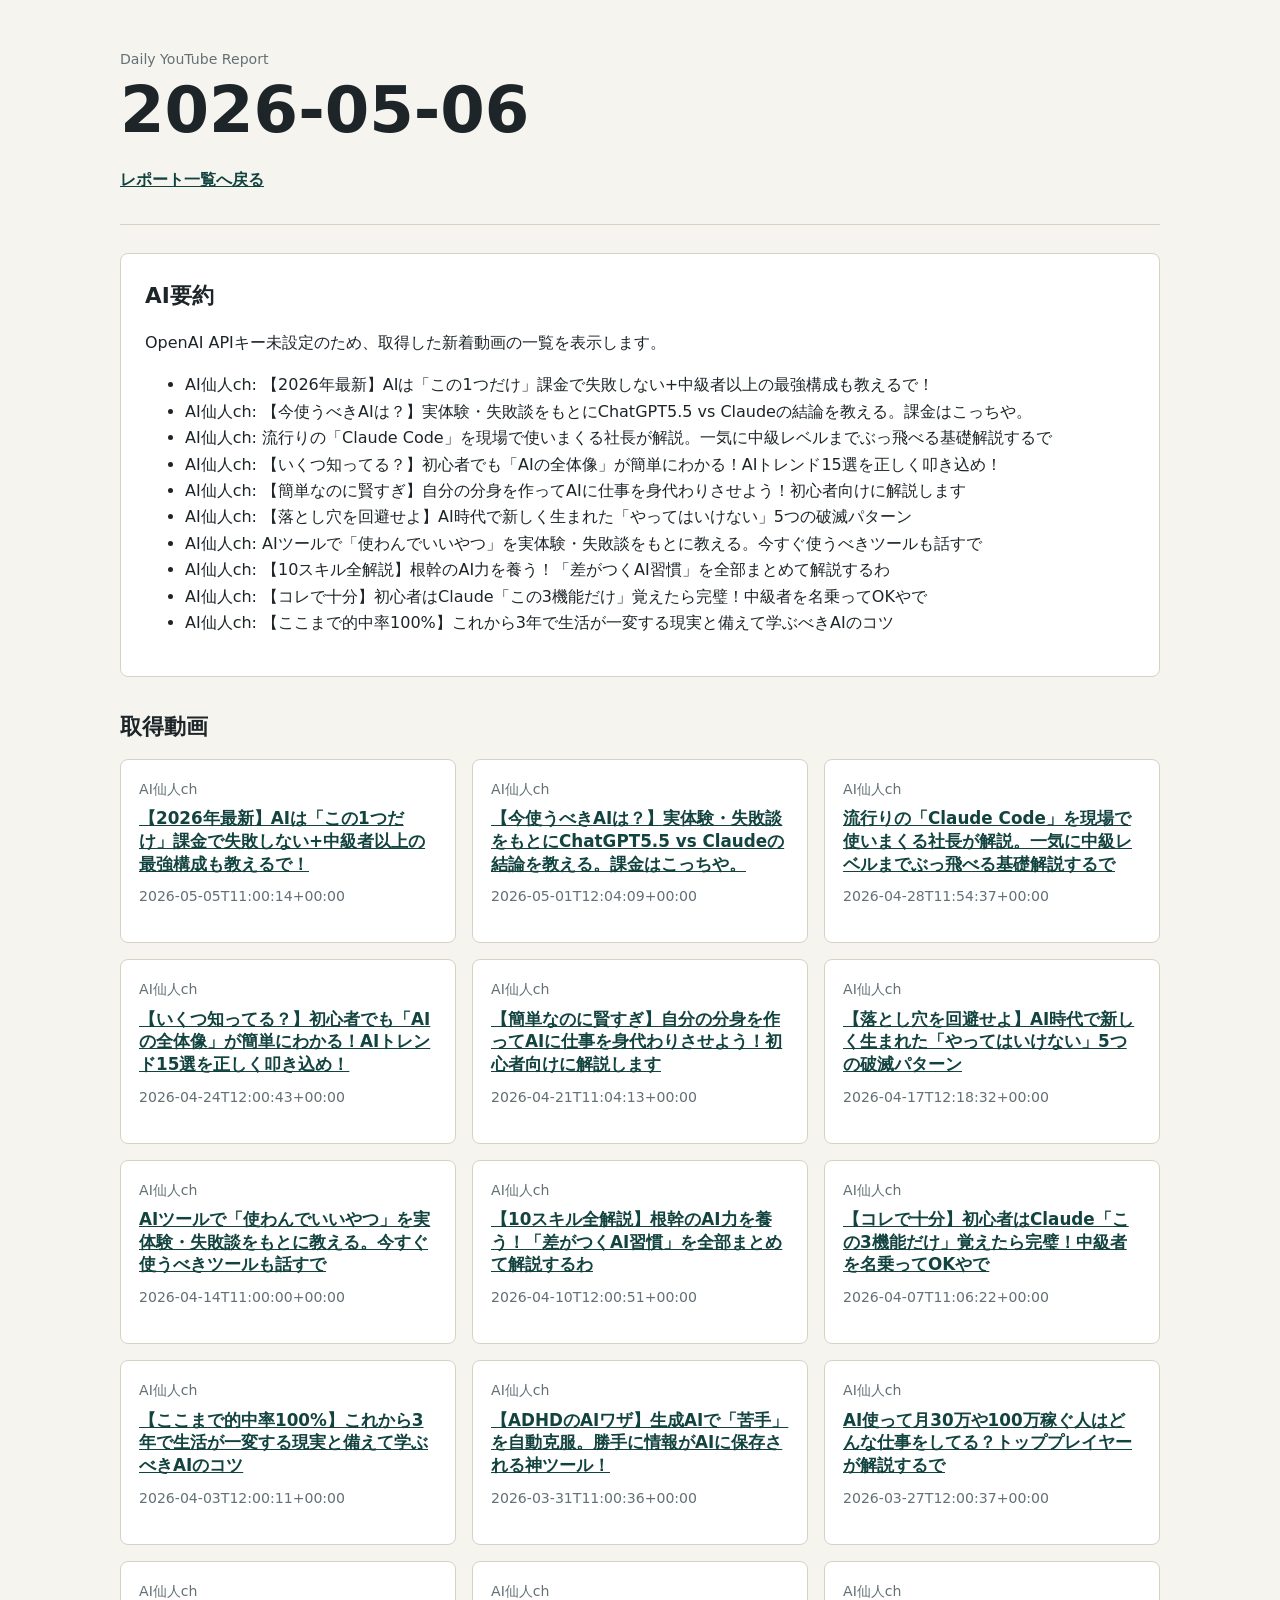
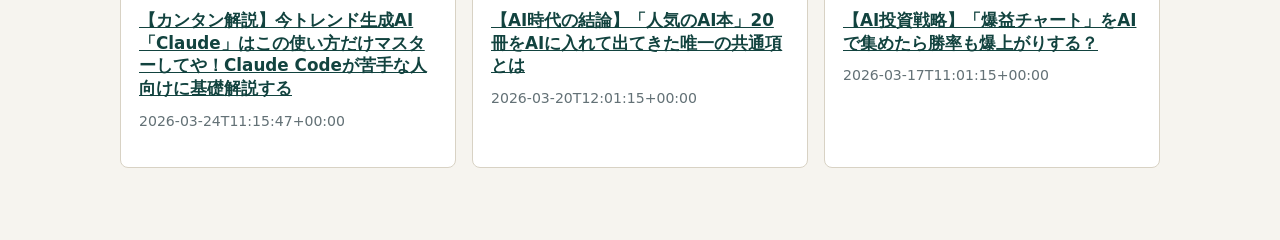
==== reports/2026-05-06.html @ d75a1161 "Add YouTube AI report generator" ====
<!doctype html>
<html lang="ja">
<head>
  <meta charset="utf-8">
  <meta name="viewport" content="width=device-width, initial-scale=1">
  <title>YouTube AI Report - 2026-05-06</title>
  <link rel="stylesheet" href="../styles.css">
</head>
<body>
  <main class="page">
    <header class="header">
      <p class="eyebrow">Daily YouTube Report</p>
      <h1>2026-05-06</h1>
      <a class="back" href="../index.html">レポート一覧へ戻る</a>
    </header>

    <section class="summary">
      <h2>AI要約</h2>
      <p>OpenAI APIキー未設定のため、取得した新着動画の一覧を表示します。</p>
<ul>
<li>AI仙人ch: 【2026年最新】AIは「この1つだけ」課金で失敗しない+中級者以上の最強構成も教えるで！</li>
<li>AI仙人ch: 【今使うべきAIは？】実体験・失敗談をもとにChatGPT5.5 vs Claudeの結論を教える。課金はこっちや。</li>
<li>AI仙人ch: 流行りの「Claude Code」を現場で使いまくる社長が解説。一気に中級レベルまでぶっ飛べる基礎解説するで</li>
<li>AI仙人ch: 【いくつ知ってる？】初心者でも「AIの全体像」が簡単にわかる！AIトレンド15選を正しく叩き込め！</li>
<li>AI仙人ch: 【簡単なのに賢すぎ】自分の分身を作ってAIに仕事を身代わりさせよう！初心者向けに解説します</li>
<li>AI仙人ch: 【落とし穴を回避せよ】AI時代で新しく生まれた「やってはいけない」5つの破滅パターン</li>
<li>AI仙人ch: AIツールで「使わんでいいやつ」を実体験・失敗談をもとに教える。今すぐ使うべきツールも話すで</li>
<li>AI仙人ch: 【10スキル全解説】根幹のAI力を養う！「差がつくAI習慣」を全部まとめて解説するわ</li>
<li>AI仙人ch: 【コレで十分】初心者はClaude「この3機能だけ」覚えたら完璧！中級者を名乗ってOKやで</li>
<li>AI仙人ch: 【ここまで的中率100%】これから3年で生活が一変する現実と備えて学ぶべきAIのコツ</li>
</ul>
    </section>

    <section class="videos">
      <h2>取得動画</h2>
      <div class="video-grid">
        <article class="video-card">
  <p class="channel">AI仙人ch</p>
  <h3><a href="https://www.youtube.com/watch?v=8rSfFsHCy98">【2026年最新】AIは「この1つだけ」課金で失敗しない+中級者以上の最強構成も教えるで！</a></h3>
  <p class="published">2026-05-05T11:00:14+00:00</p>
  <p></p>
</article>
<article class="video-card">
  <p class="channel">AI仙人ch</p>
  <h3><a href="https://www.youtube.com/watch?v=RNgFdrcT93A">【今使うべきAIは？】実体験・失敗談をもとにChatGPT5.5 vs Claudeの結論を教える。課金はこっちや。</a></h3>
  <p class="published">2026-05-01T12:04:09+00:00</p>
  <p></p>
</article>
<article class="video-card">
  <p class="channel">AI仙人ch</p>
  <h3><a href="https://www.youtube.com/watch?v=d5LdEr_sKkw">流行りの「Claude Code」を現場で使いまくる社長が解説。一気に中級レベルまでぶっ飛べる基礎解説するで</a></h3>
  <p class="published">2026-04-28T11:54:37+00:00</p>
  <p></p>
</article>
<article class="video-card">
  <p class="channel">AI仙人ch</p>
  <h3><a href="https://www.youtube.com/watch?v=MH1Ins7MDq4">【いくつ知ってる？】初心者でも「AIの全体像」が簡単にわかる！AIトレンド15選を正しく叩き込め！</a></h3>
  <p class="published">2026-04-24T12:00:43+00:00</p>
  <p></p>
</article>
<article class="video-card">
  <p class="channel">AI仙人ch</p>
  <h3><a href="https://www.youtube.com/watch?v=sJlPJwy-_T8">【簡単なのに賢すぎ】自分の分身を作ってAIに仕事を身代わりさせよう！初心者向けに解説します</a></h3>
  <p class="published">2026-04-21T11:04:13+00:00</p>
  <p></p>
</article>
<article class="video-card">
  <p class="channel">AI仙人ch</p>
  <h3><a href="https://www.youtube.com/watch?v=RBY17LwqYXQ">【落とし穴を回避せよ】AI時代で新しく生まれた「やってはいけない」5つの破滅パターン</a></h3>
  <p class="published">2026-04-17T12:18:32+00:00</p>
  <p></p>
</article>
<article class="video-card">
  <p class="channel">AI仙人ch</p>
  <h3><a href="https://www.youtube.com/watch?v=-S0HfE7gHDk">AIツールで「使わんでいいやつ」を実体験・失敗談をもとに教える。今すぐ使うべきツールも話すで</a></h3>
  <p class="published">2026-04-14T11:00:00+00:00</p>
  <p></p>
</article>
<article class="video-card">
  <p class="channel">AI仙人ch</p>
  <h3><a href="https://www.youtube.com/watch?v=MhAIyr617fA">【10スキル全解説】根幹のAI力を養う！「差がつくAI習慣」を全部まとめて解説するわ</a></h3>
  <p class="published">2026-04-10T12:00:51+00:00</p>
  <p></p>
</article>
<article class="video-card">
  <p class="channel">AI仙人ch</p>
  <h3><a href="https://www.youtube.com/watch?v=9_9U_Cby7jM">【コレで十分】初心者はClaude「この3機能だけ」覚えたら完璧！中級者を名乗ってOKやで</a></h3>
  <p class="published">2026-04-07T11:06:22+00:00</p>
  <p></p>
</article>
<article class="video-card">
  <p class="channel">AI仙人ch</p>
  <h3><a href="https://www.youtube.com/watch?v=HajiMEZ6v0A">【ここまで的中率100%】これから3年で生活が一変する現実と備えて学ぶべきAIのコツ</a></h3>
  <p class="published">2026-04-03T12:00:11+00:00</p>
  <p></p>
</article>
<article class="video-card">
  <p class="channel">AI仙人ch</p>
  <h3><a href="https://www.youtube.com/watch?v=LRmmoSQgA60">【ADHDのAIワザ】生成AIで「苦手」を自動克服。勝手に情報がAIに保存される神ツール！</a></h3>
  <p class="published">2026-03-31T11:00:36+00:00</p>
  <p></p>
</article>
<article class="video-card">
  <p class="channel">AI仙人ch</p>
  <h3><a href="https://www.youtube.com/watch?v=QqRnbOoUGJ8">AI使って月30万や100万稼ぐ人はどんな仕事をしてる？トッププレイヤーが解説するで</a></h3>
  <p class="published">2026-03-27T12:00:37+00:00</p>
  <p></p>
</article>
<article class="video-card">
  <p class="channel">AI仙人ch</p>
  <h3><a href="https://www.youtube.com/watch?v=rWCwc60pXW4">【カンタン解説】今トレンド生成AI「Claude」はこの使い方だけマスターしてや！Claude Codeが苦手な人向けに基礎解説する</a></h3>
  <p class="published">2026-03-24T11:15:47+00:00</p>
  <p></p>
</article>
<article class="video-card">
  <p class="channel">AI仙人ch</p>
  <h3><a href="https://www.youtube.com/watch?v=cy2dX--0RNQ">【AI時代の結論】「人気のAI本」20冊をAIに入れて出てきた唯一の共通項とは</a></h3>
  <p class="published">2026-03-20T12:01:15+00:00</p>
  <p></p>
</article>
<article class="video-card">
  <p class="channel">AI仙人ch</p>
  <h3><a href="https://www.youtube.com/watch?v=eh9d_cRocc4">【AI投資戦略】「爆益チャート」をAIで集めたら勝率も爆上がりする？</a></h3>
  <p class="published">2026-03-17T11:01:15+00:00</p>
  <p></p>
</article>
      </div>
    </section>
  </main>
</body>
</html>
---- styles.css ----
:root {
  color-scheme: light;
  --bg: #f6f4ef;
  --ink: #1d2528;
  --muted: #637176;
  --line: #d8d2c4;
  --panel: #ffffff;
  --accent: #0f766e;
  --accent-strong: #12433f;
}

* {
  box-sizing: border-box;
}

body {
  margin: 0;
  background: var(--bg);
  color: var(--ink);
  font-family: "Segoe UI", system-ui, sans-serif;
  line-height: 1.65;
}

a {
  color: var(--accent-strong);
}

.page {
  width: min(1040px, calc(100% - 32px));
  margin: 0 auto;
  padding: 48px 0 72px;
}

.header {
  border-bottom: 1px solid var(--line);
  margin-bottom: 28px;
  padding-bottom: 24px;
}

.eyebrow,
.channel,
.published {
  color: var(--muted);
  font-size: 0.88rem;
  margin: 0 0 6px;
}

h1 {
  font-size: clamp(2rem, 6vw, 4rem);
  line-height: 1.05;
  margin: 0 0 16px;
}

h2 {
  font-size: 1.35rem;
  margin: 0 0 14px;
}

.summary,
.reports {
  background: var(--panel);
  border: 1px solid var(--line);
  border-radius: 8px;
  padding: 24px;
}

.videos {
  margin-top: 32px;
}

.video-grid {
  display: grid;
  gap: 16px;
  grid-template-columns: repeat(auto-fit, minmax(260px, 1fr));
}

.video-card {
  background: var(--panel);
  border: 1px solid var(--line);
  border-radius: 8px;
  padding: 18px;
}

.video-card h3 {
  font-size: 1.05rem;
  line-height: 1.35;
  margin: 0 0 10px;
}

.report-list {
  display: grid;
  gap: 10px;
  list-style: none;
  margin: 0;
  padding: 0;
}

.report-list a,
.back {
  display: inline-flex;
  align-items: center;
  min-height: 40px;
  color: var(--accent-strong);
  font-weight: 700;
}

.empty {
  color: var(--muted);
}
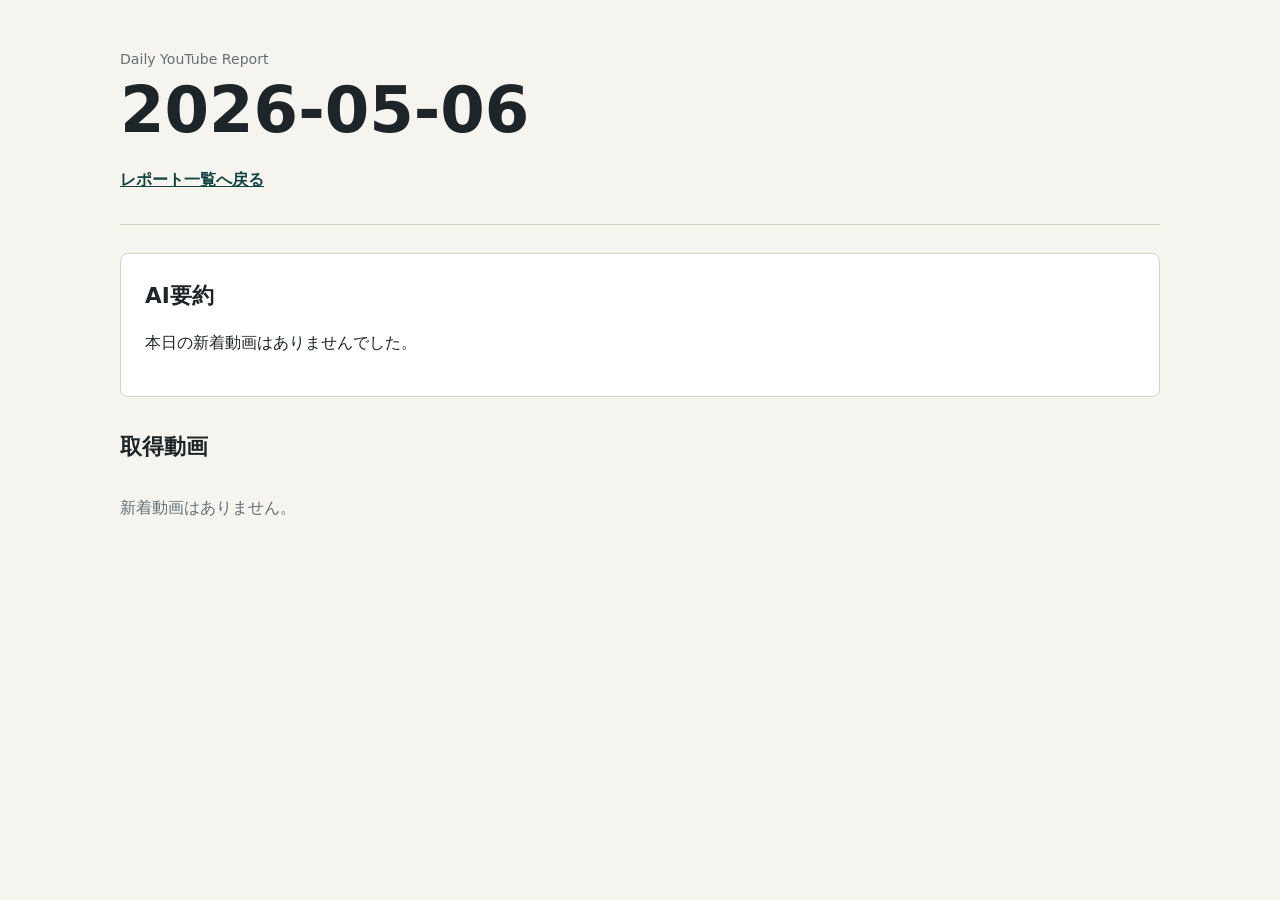
==== commit 4081e7f8: "Update daily YouTube report" ====
--- a/reports/2026-05-06.html
+++ b/reports/2026-05-06.html
@@ -16,114 +16,13 @@
 
     <section class="summary">
       <h2>AI要約</h2>
-      <p>OpenAI APIキー未設定のため、取得した新着動画の一覧を表示します。</p>
-<ul>
-<li>AI仙人ch: 【2026年最新】AIは「この1つだけ」課金で失敗しない+中級者以上の最強構成も教えるで！</li>
-<li>AI仙人ch: 【今使うべきAIは？】実体験・失敗談をもとにChatGPT5.5 vs Claudeの結論を教える。課金はこっちや。</li>
-<li>AI仙人ch: 流行りの「Claude Code」を現場で使いまくる社長が解説。一気に中級レベルまでぶっ飛べる基礎解説するで</li>
-<li>AI仙人ch: 【いくつ知ってる？】初心者でも「AIの全体像」が簡単にわかる！AIトレンド15選を正しく叩き込め！</li>
-<li>AI仙人ch: 【簡単なのに賢すぎ】自分の分身を作ってAIに仕事を身代わりさせよう！初心者向けに解説します</li>
-<li>AI仙人ch: 【落とし穴を回避せよ】AI時代で新しく生まれた「やってはいけない」5つの破滅パターン</li>
-<li>AI仙人ch: AIツールで「使わんでいいやつ」を実体験・失敗談をもとに教える。今すぐ使うべきツールも話すで</li>
-<li>AI仙人ch: 【10スキル全解説】根幹のAI力を養う！「差がつくAI習慣」を全部まとめて解説するわ</li>
-<li>AI仙人ch: 【コレで十分】初心者はClaude「この3機能だけ」覚えたら完璧！中級者を名乗ってOKやで</li>
-<li>AI仙人ch: 【ここまで的中率100%】これから3年で生活が一変する現実と備えて学ぶべきAIのコツ</li>
-</ul>
+      <p>本日の新着動画はありませんでした。</p>
     </section>
 
     <section class="videos">
       <h2>取得動画</h2>
       <div class="video-grid">
-        <article class="video-card">
-  <p class="channel">AI仙人ch</p>
-  <h3><a href="https://www.youtube.com/watch?v=8rSfFsHCy98">【2026年最新】AIは「この1つだけ」課金で失敗しない+中級者以上の最強構成も教えるで！</a></h3>
-  <p class="published">2026-05-05T11:00:14+00:00</p>
-  <p></p>
-</article>
-<article class="video-card">
-  <p class="channel">AI仙人ch</p>
-  <h3><a href="https://www.youtube.com/watch?v=RNgFdrcT93A">【今使うべきAIは？】実体験・失敗談をもとにChatGPT5.5 vs Claudeの結論を教える。課金はこっちや。</a></h3>
-  <p class="published">2026-05-01T12:04:09+00:00</p>
-  <p></p>
-</article>
-<article class="video-card">
-  <p class="channel">AI仙人ch</p>
-  <h3><a href="https://www.youtube.com/watch?v=d5LdEr_sKkw">流行りの「Claude Code」を現場で使いまくる社長が解説。一気に中級レベルまでぶっ飛べる基礎解説するで</a></h3>
-  <p class="published">2026-04-28T11:54:37+00:00</p>
-  <p></p>
-</article>
-<article class="video-card">
-  <p class="channel">AI仙人ch</p>
-  <h3><a href="https://www.youtube.com/watch?v=MH1Ins7MDq4">【いくつ知ってる？】初心者でも「AIの全体像」が簡単にわかる！AIトレンド15選を正しく叩き込め！</a></h3>
-  <p class="published">2026-04-24T12:00:43+00:00</p>
-  <p></p>
-</article>
-<article class="video-card">
-  <p class="channel">AI仙人ch</p>
-  <h3><a href="https://www.youtube.com/watch?v=sJlPJwy-_T8">【簡単なのに賢すぎ】自分の分身を作ってAIに仕事を身代わりさせよう！初心者向けに解説します</a></h3>
-  <p class="published">2026-04-21T11:04:13+00:00</p>
-  <p></p>
-</article>
-<article class="video-card">
-  <p class="channel">AI仙人ch</p>
-  <h3><a href="https://www.youtube.com/watch?v=RBY17LwqYXQ">【落とし穴を回避せよ】AI時代で新しく生まれた「やってはいけない」5つの破滅パターン</a></h3>
-  <p class="published">2026-04-17T12:18:32+00:00</p>
-  <p></p>
-</article>
-<article class="video-card">
-  <p class="channel">AI仙人ch</p>
-  <h3><a href="https://www.youtube.com/watch?v=-S0HfE7gHDk">AIツールで「使わんでいいやつ」を実体験・失敗談をもとに教える。今すぐ使うべきツールも話すで</a></h3>
-  <p class="published">2026-04-14T11:00:00+00:00</p>
-  <p></p>
-</article>
-<article class="video-card">
-  <p class="channel">AI仙人ch</p>
-  <h3><a href="https://www.youtube.com/watch?v=MhAIyr617fA">【10スキル全解説】根幹のAI力を養う！「差がつくAI習慣」を全部まとめて解説するわ</a></h3>
-  <p class="published">2026-04-10T12:00:51+00:00</p>
-  <p></p>
-</article>
-<article class="video-card">
-  <p class="channel">AI仙人ch</p>
-  <h3><a href="https://www.youtube.com/watch?v=9_9U_Cby7jM">【コレで十分】初心者はClaude「この3機能だけ」覚えたら完璧！中級者を名乗ってOKやで</a></h3>
-  <p class="published">2026-04-07T11:06:22+00:00</p>
-  <p></p>
-</article>
-<article class="video-card">
-  <p class="channel">AI仙人ch</p>
-  <h3><a href="https://www.youtube.com/watch?v=HajiMEZ6v0A">【ここまで的中率100%】これから3年で生活が一変する現実と備えて学ぶべきAIのコツ</a></h3>
-  <p class="published">2026-04-03T12:00:11+00:00</p>
-  <p></p>
-</article>
-<article class="video-card">
-  <p class="channel">AI仙人ch</p>
-  <h3><a href="https://www.youtube.com/watch?v=LRmmoSQgA60">【ADHDのAIワザ】生成AIで「苦手」を自動克服。勝手に情報がAIに保存される神ツール！</a></h3>
-  <p class="published">2026-03-31T11:00:36+00:00</p>
-  <p></p>
-</article>
-<article class="video-card">
-  <p class="channel">AI仙人ch</p>
-  <h3><a href="https://www.youtube.com/watch?v=QqRnbOoUGJ8">AI使って月30万や100万稼ぐ人はどんな仕事をしてる？トッププレイヤーが解説するで</a></h3>
-  <p class="published">2026-03-27T12:00:37+00:00</p>
-  <p></p>
-</article>
-<article class="video-card">
-  <p class="channel">AI仙人ch</p>
-  <h3><a href="https://www.youtube.com/watch?v=rWCwc60pXW4">【カンタン解説】今トレンド生成AI「Claude」はこの使い方だけマスターしてや！Claude Codeが苦手な人向けに基礎解説する</a></h3>
-  <p class="published">2026-03-24T11:15:47+00:00</p>
-  <p></p>
-</article>
-<article class="video-card">
-  <p class="channel">AI仙人ch</p>
-  <h3><a href="https://www.youtube.com/watch?v=cy2dX--0RNQ">【AI時代の結論】「人気のAI本」20冊をAIに入れて出てきた唯一の共通項とは</a></h3>
-  <p class="published">2026-03-20T12:01:15+00:00</p>
-  <p></p>
-</article>
-<article class="video-card">
-  <p class="channel">AI仙人ch</p>
-  <h3><a href="https://www.youtube.com/watch?v=eh9d_cRocc4">【AI投資戦略】「爆益チャート」をAIで集めたら勝率も爆上がりする？</a></h3>
-  <p class="published">2026-03-17T11:01:15+00:00</p>
-  <p></p>
-</article>
+        <p class="empty">新着動画はありません。</p>
       </div>
     </section>
   </main>
